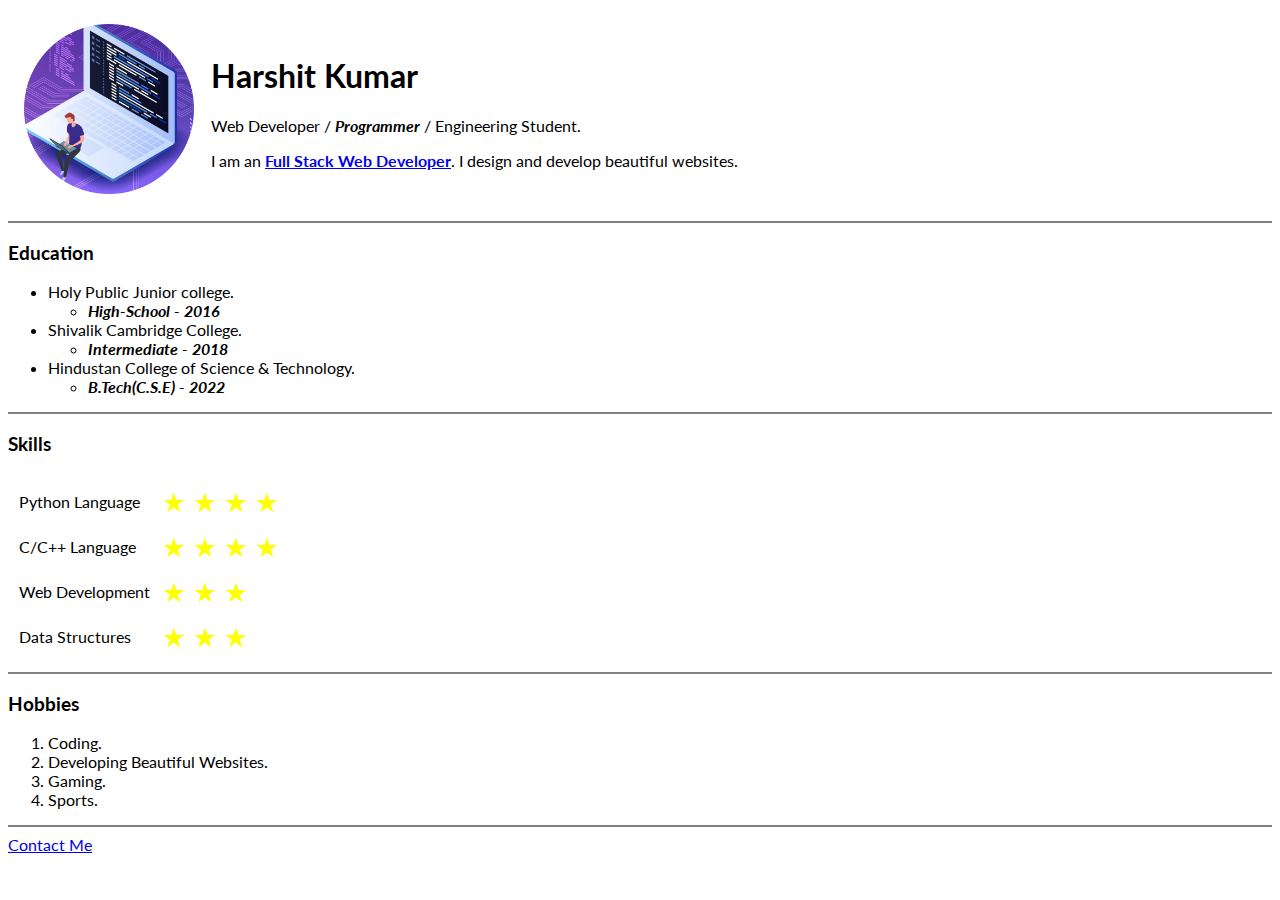
==== index.html @ 317a6000 "Initial CV Website Files" ====
<!DOCTYPE html>
<html>

<head>
    <link href="https://fonts.googleapis.com/css2?family=Lato&display=swap" rel="stylesheet">
    <meta charset="utf-8">
    <title>&copy;Harshit's Personal Site</title>
</head>

<body style="font-family: 'Lato', sans-serif;">


    <table cellspacing="15">
        <td><img src="my.png" width="170px" height="170px" alt="Profile Pic"></td>

        <td>
            <h1>Harshit Kumar</h1>
            <p>Web Developer / <strong><em>Programmer </strong></em> / Engineering Student.</p>
            <p>I am an <a href="https://www.w3schools.com/whatis/whatis_fullstack.asp" target="_blank"><b>Full Stack Web Developer</b></a>. I design and develop beautiful websites.</p>
        </td>
    </table>

    <hr size="2px" noshade>

    <h3>Education</h3>
    <ul>
        <li>Holy Public Junior college.
            <ul>
                <li><em><b>High-School - 2016</b></em></li>
            </ul>
        </li>

        <li>Shivalik Cambridge College.
            <ul>
                <li><em><b>Intermediate - 2018</b></em></li>
            </ul>
        </li>
        <li>Hindustan College of Science & Technology.
            <ul>
                <li><em><b>B.Tech(C.S.E) - 2022</b></em></li>
            </ul>
        </li>
    </ul>

    <hr size="2px" noshade>

    <h3>Skills</h3>
    <table cellspacing="10">
        <tr>
            <td>Python Language</td>
            <td style="color:yellow; font-size: 170%">★ ★ ★ ★ </td>
        </tr>
        <tr>
            <td>C/C++ Language</td>
            <td style="color:yellow; font-size: 170%">★ ★ ★ ★ </td>
        </tr>
        <tr>
            <td>Web Development</td>
            <td style="color:yellow; font-size: 170%">★ ★ ★ </td>
        </tr>
        <tr>
            <td>Data Structures</td>
            <td style="color:yellow; font-size: 170%">★ ★ ★ </td>
        </tr>
    </table>

    <hr size="2px" noshade>
    <h3>Hobbies</h3>
    <ol>
        <li>Coding.</li>
        <li>Developing Beautiful Websites.</li>
        <li>Gaming.</li>
        <li>Sports.</li>
    </ol>

    <hr size="2px" noshade>
    <a href="contact.html">Contact Me</a>
</body>

</html>
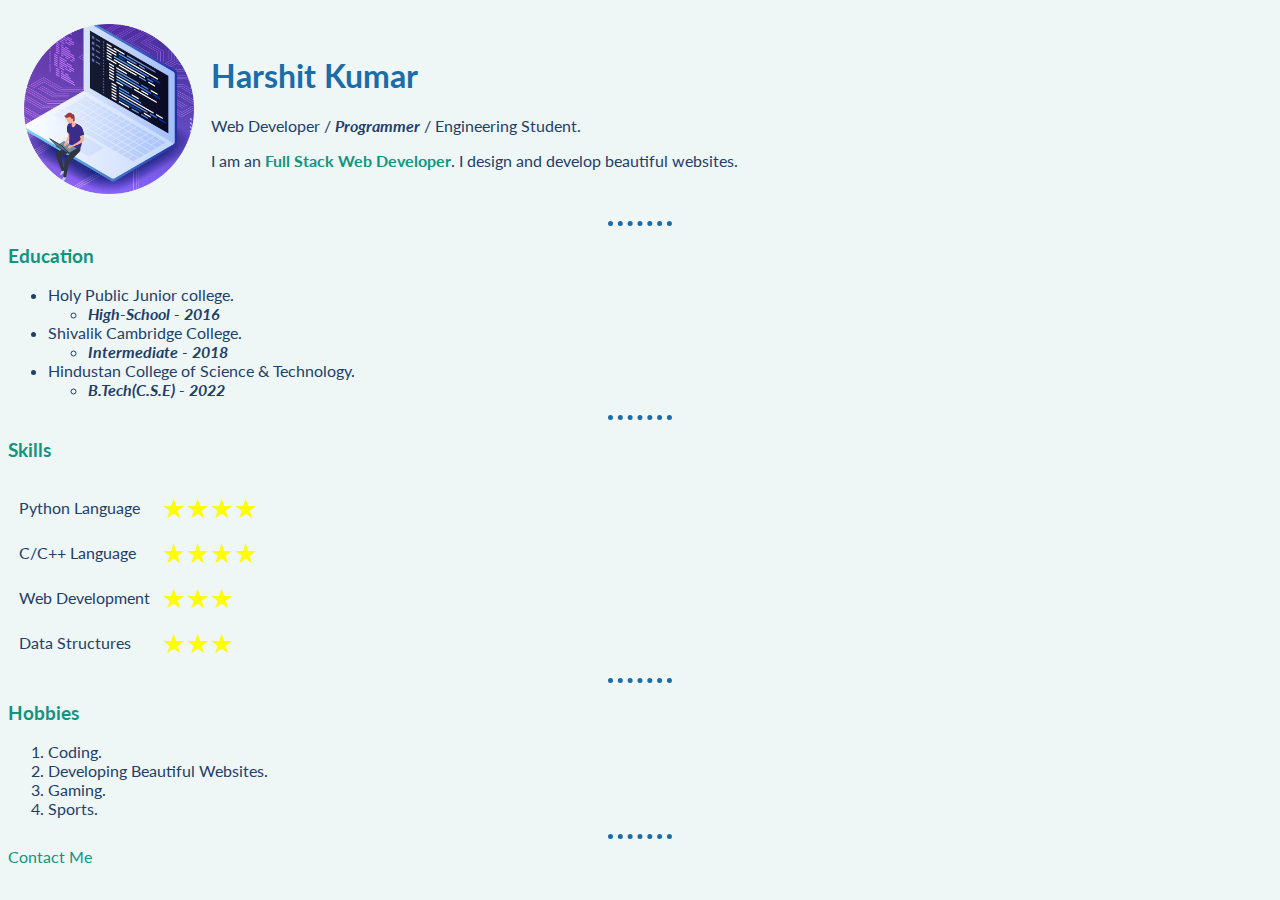
==== commit b332488a: "Added by upload" ====
--- a/index.html
+++ b/index.html
@@ -2,79 +2,80 @@
 <html>
 
 <head>
-    <link href="https://fonts.googleapis.com/css2?family=Lato&display=swap" rel="stylesheet">
-    <meta charset="utf-8">
-    <title>&copy;Harshit's Personal Site</title>
+	<link href="https://fonts.googleapis.com/css2?family=Lato&display=swap" rel="stylesheet">
+	<meta charset="utf-8">
+	<link rel="stylesheet" href="css/style.css">
+	<title>&copy;Harshit's Personal Site</title>
 </head>
 
-<body style="font-family: 'Lato', sans-serif;">
+<body>
 
 
-    <table cellspacing="15">
-        <td><img src="my.png" width="170px" height="170px" alt="Profile Pic"></td>
+	<table cellspacing="15">
+		<td><img src="my.png" width="170px" height="170px" alt="Profile Pic"></td>
 
-        <td>
-            <h1>Harshit Kumar</h1>
-            <p>Web Developer / <strong><em>Programmer </strong></em> / Engineering Student.</p>
-            <p>I am an <a href="https://www.w3schools.com/whatis/whatis_fullstack.asp" target="_blank"><b>Full Stack Web Developer</b></a>. I design and develop beautiful websites.</p>
-        </td>
-    </table>
+		<td>
+			<h1>Harshit Kumar</h1>
+			<p>Web Developer / <strong><em>Programmer </strong></em> / Engineering Student.</p>
+			<p>I am an <a href="https://www.w3schools.com/whatis/whatis_fullstack.asp" target="_blank"><b>Full Stack Web Developer</b></a>. I design and develop beautiful websites.</p>
+		</td>
+	</table>
 
-    <hr size="2px" noshade>
+	<hr>
 
-    <h3>Education</h3>
-    <ul>
-        <li>Holy Public Junior college.
-            <ul>
-                <li><em><b>High-School - 2016</b></em></li>
-            </ul>
-        </li>
+	<h3>Education</h3>
+	<ul>
+		<li>Holy Public Junior college.
+			<ul>
+				<li><em><b>High-School - 2016</b></em></li>
+			</ul>
+		</li>
 
-        <li>Shivalik Cambridge College.
-            <ul>
-                <li><em><b>Intermediate - 2018</b></em></li>
-            </ul>
-        </li>
-        <li>Hindustan College of Science & Technology.
-            <ul>
-                <li><em><b>B.Tech(C.S.E) - 2022</b></em></li>
-            </ul>
-        </li>
-    </ul>
+		<li>Shivalik Cambridge College.
+			<ul>
+				<li><em><b>Intermediate - 2018</b></em></li>
+			</ul>
+		</li>
+		<li>Hindustan College of Science & Technology.
+			<ul>
+				<li><em><b>B.Tech(C.S.E) - 2022</b></em></li>
+			</ul>
+		</li>
+	</ul>
 
-    <hr size="2px" noshade>
+	<hr>
 
-    <h3>Skills</h3>
-    <table cellspacing="10">
-        <tr>
-            <td>Python Language</td>
-            <td style="color:yellow; font-size: 170%">★ ★ ★ ★ </td>
-        </tr>
-        <tr>
-            <td>C/C++ Language</td>
-            <td style="color:yellow; font-size: 170%">★ ★ ★ ★ </td>
-        </tr>
-        <tr>
-            <td>Web Development</td>
-            <td style="color:yellow; font-size: 170%">★ ★ ★ </td>
-        </tr>
-        <tr>
-            <td>Data Structures</td>
-            <td style="color:yellow; font-size: 170%">★ ★ ★ </td>
-        </tr>
-    </table>
+	<h3>Skills</h3>
+	<table cellspacing="10">
+		<tr>
+			<td>Python Language</td>
+			<td style="color:yellow; font-size: 170%">★★★★ </td>
+		</tr>
+		<tr>
+			<td>C/C++ Language</td>
+			<td style="color:yellow; font-size: 170%">★★★★ </td>
+		</tr>
+		<tr>
+			<td>Web Development</td>
+			<td style="color:yellow; font-size: 170%">★★★ </td>
+		</tr>
+		<tr>
+			<td>Data Structures</td>
+			<td style="color:yellow; font-size: 170%">★★★ </td>
+		</tr>
+	</table>
 
-    <hr size="2px" noshade>
-    <h3>Hobbies</h3>
-    <ol>
-        <li>Coding.</li>
-        <li>Developing Beautiful Websites.</li>
-        <li>Gaming.</li>
-        <li>Sports.</li>
-    </ol>
+	<hr>
+	<h3>Hobbies</h3>
+	<ol>
+		<li>Coding.</li>
+		<li>Developing Beautiful Websites.</li>
+		<li>Gaming.</li>
+		<li>Sports.</li>
+	</ol>
 
-    <hr size="2px" noshade>
-    <a href="contact.html">Contact Me</a>
+	<hr>
+	<a href="contact.html">Contact Me</a>
 </body>
 
 </html>
--- a/css/style.css
+++ b/css/style.css
@@ -0,0 +1,26 @@
+body {
+	background-color: #EEF6F6;
+	font-family: 'Lato', sans-serif;
+	color: #1f4068;
+}
+
+hr {
+	;
+	border-style: dotted none none;
+	border-color: #1b6ca8;
+	border-width: 5px;
+	width: 5%;
+}
+
+h1 {
+	color: #1b6ca8;
+}
+
+h3 {
+	color: #12947f
+}
+
+a {
+	text-decoration: none;
+	color: #12947f;
+}
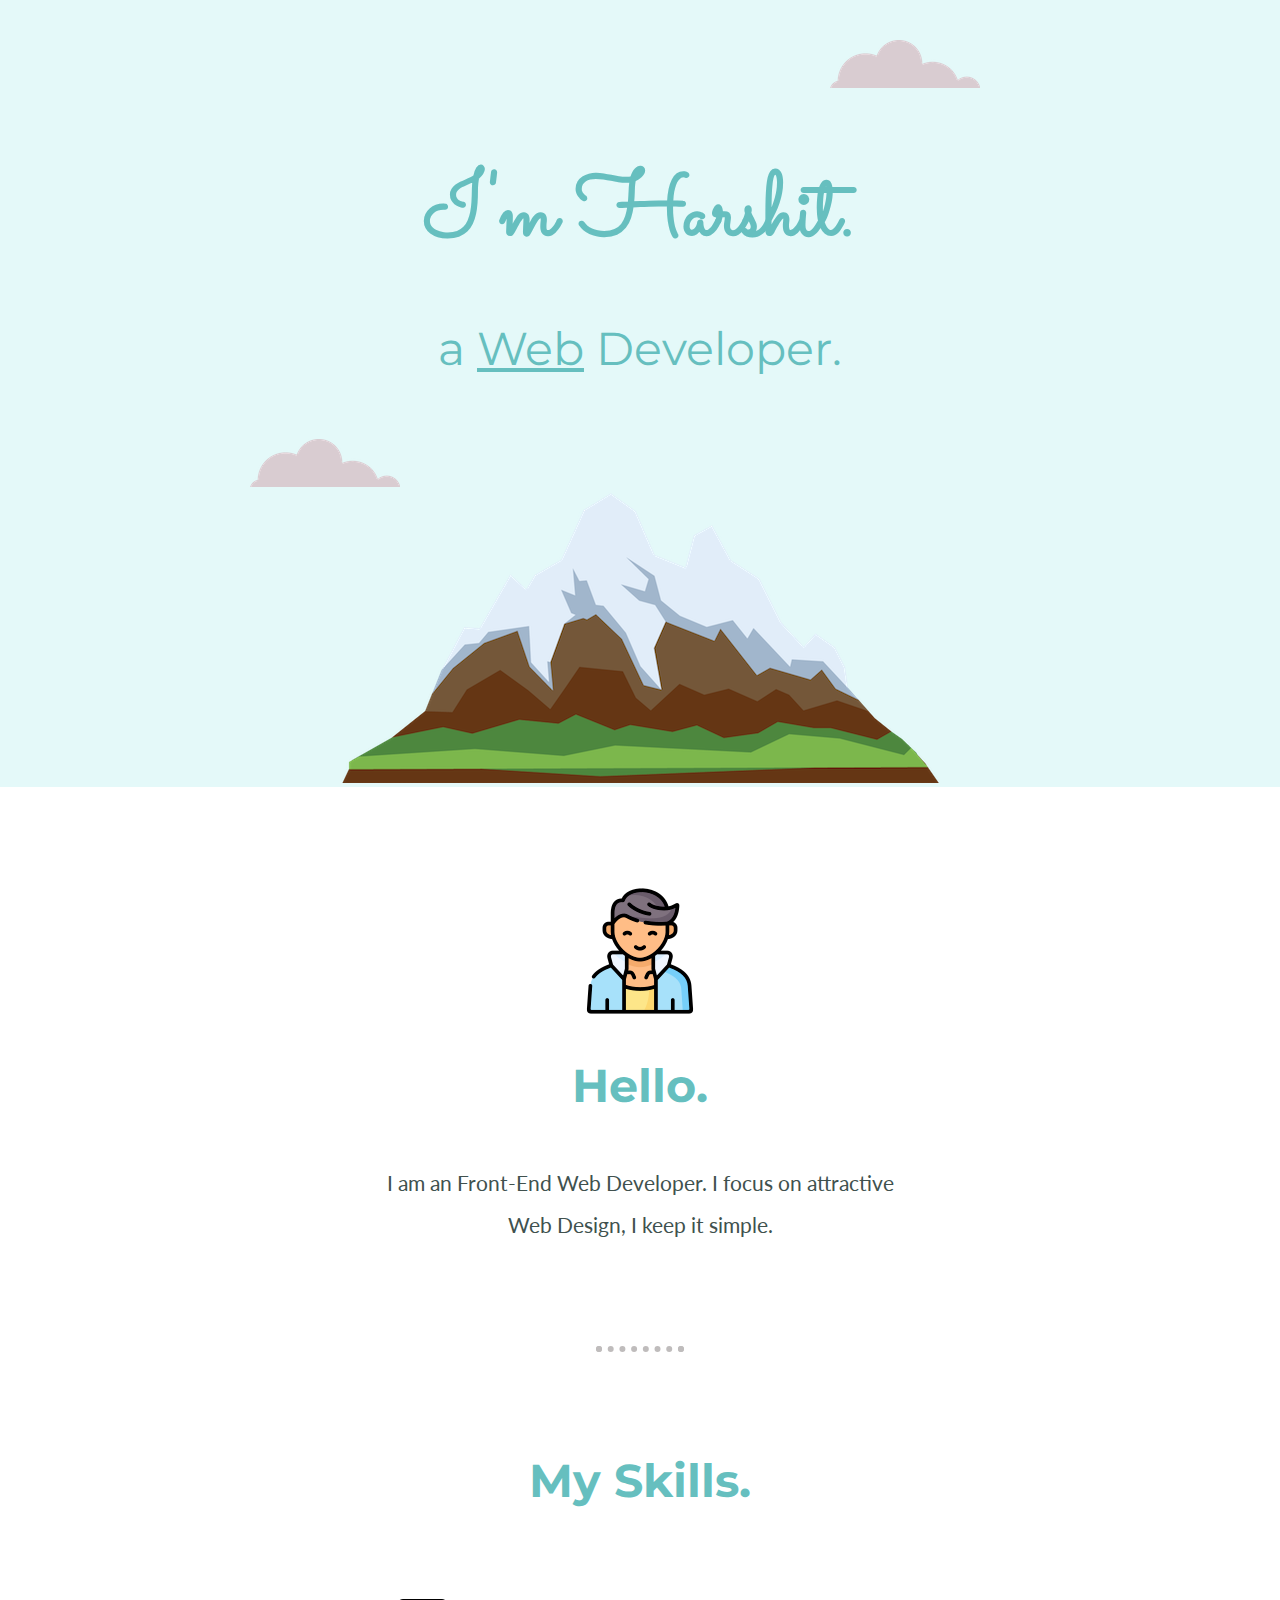
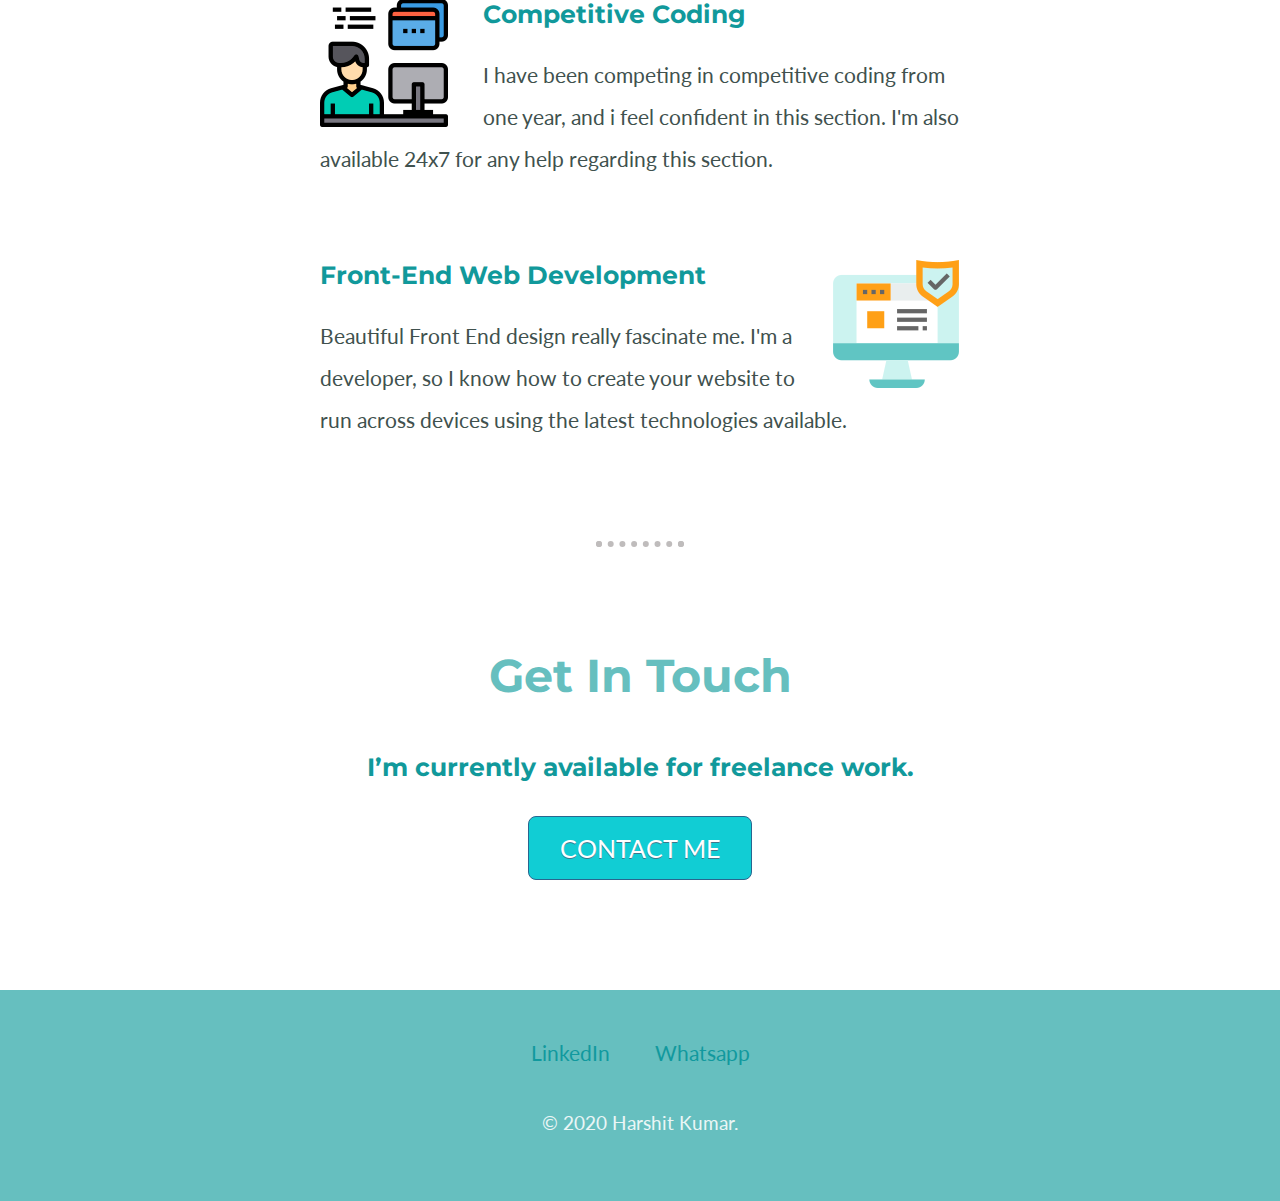
==== commit 59a5a2f2: "Via Upload" ====
--- a/index.html
+++ b/index.html
@@ -1,81 +1,61 @@
 <!DOCTYPE html>
-<html>
+<html lang="">
 
 <head>
-	<link href="https://fonts.googleapis.com/css2?family=Lato&display=swap" rel="stylesheet">
 	<meta charset="utf-8">
+	<link href="https://fonts.googleapis.com/css2?family=Lato:wght@400;700&family=Montserrat:wght@400;500&family=Sacramento&display=swap" rel="stylesheet">
 	<link rel="stylesheet" href="css/style.css">
-	<title>&copy;Harshit's Personal Site</title>
+	<meta name="viewport" content="width=device-width, initial-scale=1.0">
+	<link rel="icon" href="favicon.ico">
+	<title>Harshit Kumar - a web Developer</title>
 </head>
 
 <body>
+	<div class="top-container">
+		<img class="top-cloud" src="images/cloud.png" alt="Cloud-image">
+		<h1>I'm Harshit.</h1>
+		<h2 class="info">a <span class="web">Web</span> Developer.</h2>
+		<img class="bottom-cloud" src="images/cloud.png" alt="Cloud-image">
+		<img src="images/mountain.png" alt="Mountain-image">
+	</div>
+
+	<div class="middle-container">
+		<div class="profile">
+			<img src="images/man.png" alt="">
+			<h2>Hello.</h2>
+			<p class="bio">I am an Front-End Web Developer.
+				I focus on attractive Web Design, I keep it simple.</p>
+		</div>
+		<hr>
+		<div class="skills">
+			<h2>My Skills.</h2>
+			<div class="skill-row">
+				<img class="img2" src="images/skill2.png" alt="">
+				<h3>Competitive Coding</h3>
+				<p>I have been competing in competitive coding from one year, and i feel confident in this section.
+					I'm also available 24x7 for any help regarding this section.
+				</p>
+			</div>
+			<div class="skill-row">
+				<img class="img1" src="images/skill1.png" alt="">
+				<h3>Front-End Web Development</h3>
+				<p>Beautiful Front End design really fascinate me. I'm a developer, so I know how to create your website to run across devices using the latest technologies available.</p>
+			</div>
+		</div>
+		<hr>
+		<div class="contact-me">
+			<h2>Get In Touch</h2>
+			<h3>I’m currently available for freelance work.</h3>
+			<a class="btn" href="mailto:wick21555@email.com">CONTACT ME</a>
+		</div>
+	</div>
 
 
-	<table cellspacing="15">
-		<td><img src="my.png" width="170px" height="170px" alt="Profile Pic"></td>
+	<div class="bottom-container">
+		<a class="footer-link" href="https://www.linkedin.com/in/harshit-kumar-ab98a3191/" target="_blank">LinkedIn</a>
+		<a class="footer-link" href="https://wa.me/919557789396" target="_blank">Whatsapp</a>
+		<p class="copyright">&copy; 2020 Harshit Kumar.</p>
+	</div>
 
-		<td>
-			<h1>Harshit Kumar</h1>
-			<p>Web Developer / <strong><em>Programmer </strong></em> / Engineering Student.</p>
-			<p>I am an <a href="https://www.w3schools.com/whatis/whatis_fullstack.asp" target="_blank"><b>Full Stack Web Developer</b></a>. I design and develop beautiful websites.</p>
-		</td>
-	</table>
 
-	<hr>
-
-	<h3>Education</h3>
-	<ul>
-		<li>Holy Public Junior college.
-			<ul>
-				<li><em><b>High-School - 2016</b></em></li>
-			</ul>
-		</li>
-
-		<li>Shivalik Cambridge College.
-			<ul>
-				<li><em><b>Intermediate - 2018</b></em></li>
-			</ul>
-		</li>
-		<li>Hindustan College of Science & Technology.
-			<ul>
-				<li><em><b>B.Tech(C.S.E) - 2022</b></em></li>
-			</ul>
-		</li>
-	</ul>
-
-	<hr>
-
-	<h3>Skills</h3>
-	<table cellspacing="10">
-		<tr>
-			<td>Python Language</td>
-			<td style="color:yellow; font-size: 170%">★★★★ </td>
-		</tr>
-		<tr>
-			<td>C/C++ Language</td>
-			<td style="color:yellow; font-size: 170%">★★★★ </td>
-		</tr>
-		<tr>
-			<td>Web Development</td>
-			<td style="color:yellow; font-size: 170%">★★★ </td>
-		</tr>
-		<tr>
-			<td>Data Structures</td>
-			<td style="color:yellow; font-size: 170%">★★★ </td>
-		</tr>
-	</table>
-
-	<hr>
-	<h3>Hobbies</h3>
-	<ol>
-		<li>Coding.</li>
-		<li>Developing Beautiful Websites.</li>
-		<li>Gaming.</li>
-		<li>Sports.</li>
-	</ol>
-
-	<hr>
-	<a href="contact.html">Contact Me</a>
-</body>
-
-</html>
+</body></html>
--- a/css/style.css
+++ b/css/style.css
@@ -1,26 +1,148 @@
 body {
-	background-color: #EEF6F6;
+	color: #40514E;
+	font-size: 21px;
+	text-align: center;
+	margin: 0;
 	font-family: 'Lato', sans-serif;
-	color: #1f4068;
-}
-
-hr {
-	;
-	border-style: dotted none none;
-	border-color: #1b6ca8;
-	border-width: 5px;
-	width: 5%;
 }
 
 h1 {
-	color: #1b6ca8;
+	color: #66BFBF;
+	font-size: 5.625rem;
+	margin: 50px auto 0px auto;
+	margin-bottom: 0px;
+	font-family: 'Sacramento', cursive;
 }
 
-h3 {
-	color: #12947f
+
+h2 {
+	color: #66BFBF;
+	font-family: 'Montserrat', sans-serif;
+	font-size: 2.2em;
+	padding-bottom: 10px;
 }
 
+
+h3 {
+	color: #11999B;
+	font-family: 'Montserrat', sans-serif;
+}
+
+
+p {
+	line-height: 2;
+}
+
+
+hr {
+	border: dotted #bfbcbc 6px;
+	border-bottom: none;
+	width: 6%;
+	margin: 100px auto 100px auto;
+}
+
+
 a {
+	font-family: 'Lato', sans-serif;
+	color: #11999E;
 	text-decoration: none;
-	color: #12947f;
+	margin: 10px 20px;
 }
+
+a:hover {
+	color: #EAF6F6;
+	transition: 0.3s;
+}
+
+.top-container {
+	background-color: #E4F9F9;
+	position: relative;
+	padding-top: 100px;
+}
+
+
+.middle-container {
+	margin: 100px 0px;
+}
+
+.info {
+	font-weight: normal;
+}
+
+.web {
+	text-decoration: underline;
+}
+
+
+.bio {
+	width: 40%;
+	margin: auto;
+}
+
+.top-cloud {
+	position: absolute;
+	right: 300px;
+	top: 40px;
+}
+
+.bottom-cloud {
+	position: absolute;
+	left: 250px;
+	bottom: 300px;
+}
+
+
+.skill-row {
+	width: 50%;
+	margin: 80px auto 80px auto;
+	text-align: left;
+}
+
+
+.img1 {
+	margin-left: 35px;
+	float: right;
+}
+
+
+.img2 {
+	margin-right: 35px;
+	float: left;
+
+}
+
+
+.btn {
+	background-color: #11cdd4;
+	border-radius: 8px;
+	border: 1px solid #29668f;
+	display: inline-block;
+	cursor: pointer;
+	color: #ffffff;
+	font-family: 'Lato', sans-serif;
+	font-size: 25px;
+	padding: 16px 31px;
+	text-decoration: none;
+	text-shadow: 0px 1px 0px #3d768a;
+}
+
+.btn:hover {
+	background-color: #30e3cb;
+}
+
+.btn:active {
+	position: relative;
+	top: 1px;
+}
+
+.bottom-container {
+	background-color: #66BFBF;
+	padding: 50px 0 20px;
+}
+
+
+.copyright {
+	color: #EAF6F6;
+	font-size: 0.9em;
+	padding: 20px 30px;
+}
